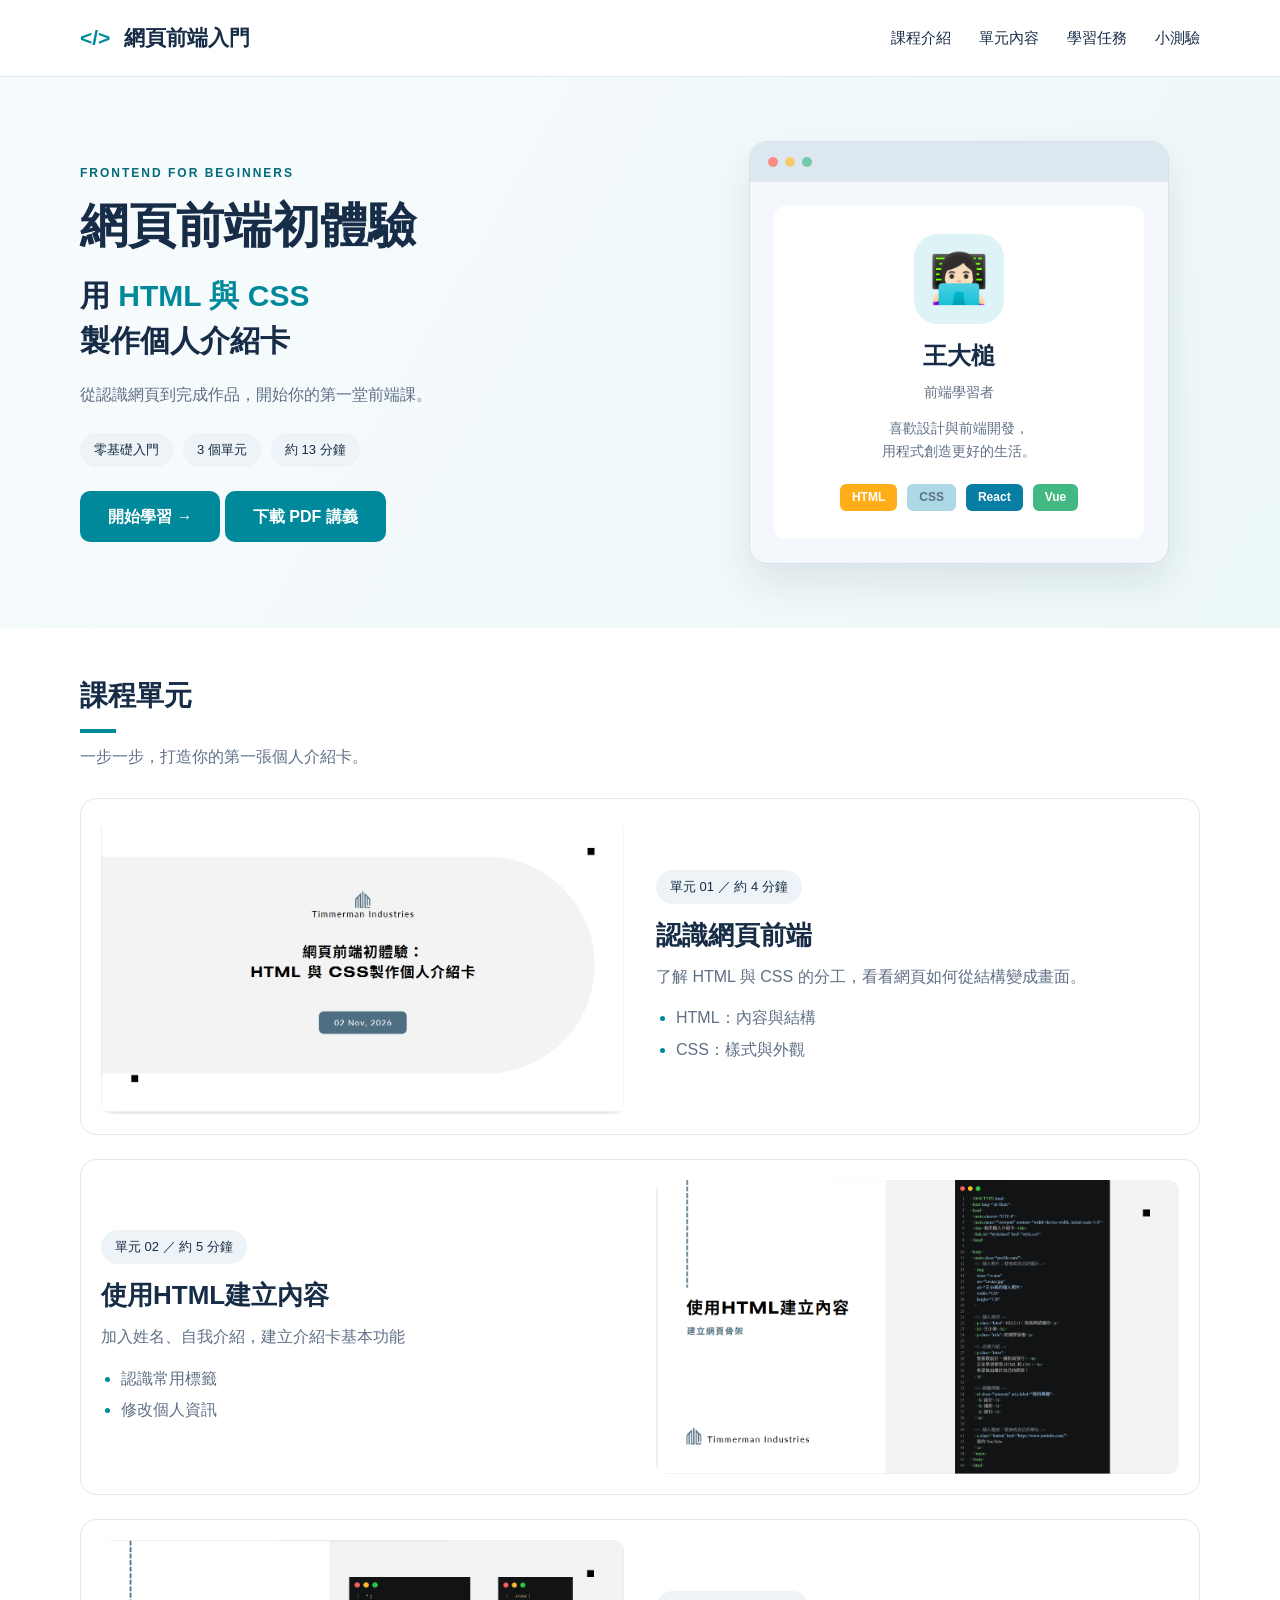
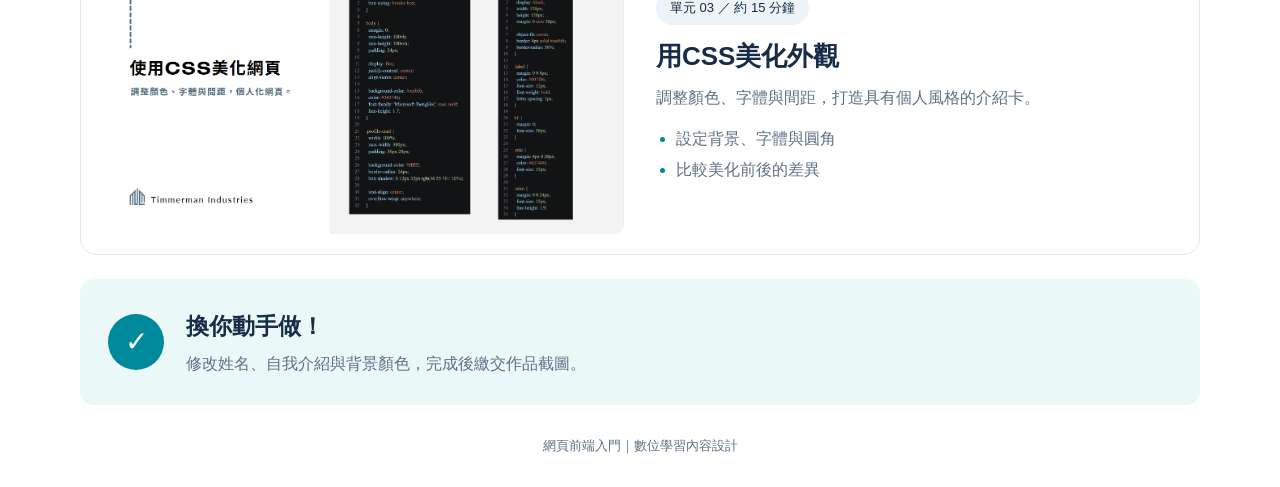
==== index.html @ aaa296fa "2 push" ====
<!doctype html>
<html lang="zh-Hant">
  <head>
    <meta charset="UTF-8" />
    <meta name="viewport" content="width=device-width, initial-scale=1.0" />
    <title>網頁前端初體驗</title>
    <link rel="stylesheet" href="index.css" />
  </head>

  <body>
    <header class="header">
      <nav class="container navbar" aria-label="主要導覽">
        <a class="logo" href="#home"> <span>&lt;/&gt;</span> 網頁前端入門 </a>

        <div class="nav-links">
          <a href="#home">課程介紹</a>
          <a href="#lessons">單元內容</a>
          <a href="#task">學習任務</a>
          <a href="./TestPage/Test.html">小測驗</a>
        </div>
      </nav>
    </header>

    <main>
      <!-- 課程介紹 -->
      <section class="hero" id="home">
        <div class="container hero-layout">
          <div>
            <p class="eyebrow">FRONTEND FOR BEGINNERS</p>
            <h1>網頁前端初體驗</h1>
            <h2>用 <span>HTML 與 CSS</span><br />製作個人介紹卡</h2>
            <p class="hero-description">從認識網頁到完成作品，開始你的第一堂前端課。</p>

            <div class="tags">
              <span>零基礎入門</span>
              <span>3 個單元</span>
              <span>約 13 分鐘</span>
            </div>
            <a class="button" href="#lessons">開始學習 →</a>
            <a class="button" href="file/course.pdf" download> 下載 PDF 講義 </a>
          </div>

          <!-- 用 HTML 與 CSS 製作的示範卡片 -->
          <div class="browser-preview">
            <div class="browser-bar"><span></span><span></span><span></span></div>

            <div class="profile-preview">
              <div class="avatar" aria-hidden="true">👩🏻‍💻</div>
              <h3>王大槌</h3>
              <p class="profile-label">前端學習者</p>
              <p>喜歡設計與前端開發，<br />用程式創造更好的生活。</p>
              <div class="code-tags">
                <span class="orange">HTML</span>
                <span class="blue">CSS</span>
                <span class="purple">React</span>
                <span class="green">Vue</span>
              </div>
            </div>
          </div>
        </div>
      </section>

      <!-- 課程單元 -->
      <section class="container lessons" id="lessons">
        <div class="section-heading">
          <h2>課程單元</h2>
          <p>一步一步，打造你的第一張個人介紹卡。</p>
        </div>

        <!-- 第一單元：影片左、文字右 -->
        <article class="lesson-card">
          <a
            class="lesson-video youtube-link"
            href="https://youtu.be/D74YzHXy2bI"
            target="_blank"
            rel="noopener noreferrer"
            aria-label="前往 YouTube 觀看單元一：認識網頁前端（另開分頁）">
            <img src="../IMG/part1.png" alt="單元一：認識網頁前端影片封面" loading="lazy" />
          </a>

          <div class="lesson-content">
            <span class="lesson-label">單元 01 ／ 約 4 分鐘</span>
            <h3>認識網頁前端</h3>
            <p>了解 HTML 與 CSS 的分工，看看網頁如何從結構變成畫面。</p>
            <ul>
              <li>HTML：內容與結構</li>
              <li>CSS：樣式與外觀</li>
            </ul>
          </div>
        </article>

        <!-- 第二單元：影片右、文字左 -->
        <article class="lesson-card">
          <div class="lesson-content">
            <span class="lesson-label">單元 02 ／ 約 5 分鐘</span>
            <h3>使用HTML建立內容</h3>
            <p>加入姓名、自我介紹，建立介紹卡基本功能</p>
            <ul>
              <li>認識常用標籤</li>
              <li>修改個人資訊</li>
            </ul>
          </div>

          <a
            class="lesson-video youtube-link"
            href="https://youtu.be/rQRbaZ-hVwU"
            target="_blank"
            rel="noopener noreferrer"
            aria-label="前往 YouTube 觀看單元一：認識網頁前端（另開分頁）">
            <img src="../IMG/part2.png" alt="單元二：建立卡片內容" loading="lazy" />
          </a>
        </article>

        <!-- 第三單元：影片左、文字右 -->
        <article class="lesson-card">
          <a
            class="lesson-video youtube-link"
            href="https://youtu.be/UIMlezlmfpA"
            target="_blank"
            rel="noopener noreferrer"
            aria-label="前往 YouTube 觀看單元一：認識網頁前端（另開分頁）">
            <img src="../IMG/part3.png" alt="單元三：CSS美化" loading="lazy" />
          </a>

          <div class="lesson-content">
            <span class="lesson-label">單元 03 ／ 約 15 分鐘</span>
            <h3>用CSS美化外觀</h3>
            <p>調整顏色、字體與間距，打造具有個人風格的介紹卡。</p>
            <ul>
              <li>設定背景、字體與圓角</li>
              <li>比較美化前後的差異</li>
            </ul>
          </div>
        </article>

        <!-- 學習任務 -->
        <section class="task" id="task" aria-labelledby="task-title">
          <span class="task-icon" aria-hidden="true">✓</span>
          <div>
            <h2 id="task-title">換你動手做！</h2>
            <p>修改姓名、自我介紹與背景顏色，完成後繳交作品截圖。</p>
          </div>
        </section>
      </section>
    </main>

    <footer class="footer">
      <p>網頁前端入門｜數位學習內容設計</p>
    </footer>
  </body>
</html>
---- index.css ----
:root {
  --primary: #00899a;
  --primary-dark: #006b79;
  --text: #172c46;
  --muted: #5f7085;
  --border: #dfe9ef;
  --background: #ffffff;
  --surface: #edf3f6;
}

*,
*::before,
*::after {
  box-sizing: border-box;
}

html {
  scroll-behavior: smooth;
}

body {
  margin: 0;
  color: var(--text);
  background: var(--background);
  font-family: 'Noto Sans TC', 'Microsoft JhengHei', sans-serif;
  line-height: 1.7;
}

h1,
h2,
h3,
p {
  margin: 0;
}

a {
  color: inherit;
  text-decoration: none;
}

img,
video {
  display: block;
  max-width: 100%;
}

a:focus-visible,
video:focus-visible {
  outline: 3px solid var(--primary);
  outline-offset: 5px;
}

.container {
  width: calc(100% - 48px);
  max-width: 1120px;
  margin-inline: auto;
}

section[id] {
  scroll-margin-top: 24px;
}

.hero-layout > *,
.lesson-card > *,
.task > * {
  min-width: 0;
}

.hero-description,
.lesson-content,
.task p {
  overflow-wrap: anywhere;
}

/* ==============================
   2. 導覽列
============================== */
.header {
  background: var(--background);
  border-bottom: 1px solid var(--border);
}

.navbar {
  display: flex;
  justify-content: space-between;
  align-items: center;
  gap: 20px;
  min-height: 76px;
}

.logo {
  font-size: 21px;
  font-weight: 800;
}

.logo span {
  margin-right: 8px;
  color: var(--primary);
}

.nav-links {
  display: flex;
  flex-wrap: wrap;
  align-items: center;
  gap: 28px;
  font-size: 15px;
}

.nav-links a {
  display: inline-flex;
  align-items: center;
  min-height: 44px;
  transition: color 0.2s ease;
}

.nav-links a:hover {
  color: var(--primary);
}

.hero {
  padding: 64px 0;
  background: linear-gradient(120deg, #f8fbfd, #edf8f8);
}

.hero-layout {
  display: grid;
  grid-template-columns:
    minmax(0, 1.2fr)
    minmax(0, 1fr);
  align-items: center;
  gap: 60px;
}

.eyebrow {
  margin-bottom: 12px;
  color: var(--primary-dark);
  font-size: 12px;
  font-weight: 700;
  letter-spacing: 2px;
}

.hero h1 {
  margin-bottom: 16px;
  font-size: clamp(28px, 4vw, 48px);
  line-height: 1.3;
}

.hero h2 {
  font-size: clamp(20px, 2.5vw, 30px);
  line-height: 1.5;
}

.hero h2 span {
  color: var(--primary);
}

.hero-description {
  margin-top: 18px;
  color: var(--muted);
}

.tags {
  display: flex;
  flex-wrap: wrap;
  gap: 10px;
  margin: 24px 0;
}

.tags span,
.lesson-label {
  display: inline-block;
  padding: 6px 14px;
  background: var(--surface);
  border-radius: 30px;
  font-size: 13px;
}

.button {
  display: inline-flex;
  justify-content: center;
  align-items: center;
  min-height: 48px;
  padding: 12px 28px;
  color: #ffffff;
  background: var(--primary);
  border-radius: 10px;
  font-weight: 700;
  transition: background-color 0.2s ease;
}

.button:hover {
  background: var(--primary-dark);
}

.browser-preview {
  justify-self: center;
  width: 100%;
  max-width: 420px;
  overflow: hidden;
  background: #f4f8fc;
  border: 1px solid #d5e2eb;
  border-radius: 18px;
  box-shadow: 0 18px 40px rgb(23 44 70 / 10%);
}

.browser-bar {
  display: flex;
  gap: 7px;
  padding: 15px 18px;
  background: #dce7ef;
}

.browser-bar span {
  width: 10px;
  height: 10px;
  background: #fa8d83;
  border-radius: 50%;
}

.browser-bar span:nth-child(2) {
  background: #f5cd70;
}

.browser-bar span:nth-child(3) {
  background: #74c9ac;
}

.profile-preview {
  margin: 24px;
  padding: 28px 20px;
  background: #ffffff;
  border-radius: 12px;
  text-align: center;
}

.avatar {
  display: grid;
  place-items: center;
  width: 90px;
  height: 90px;
  margin: 0 auto 12px;
  background: #ddf3f5;
  border-radius: 24px;
  font-size: 48px;
}

.profile-preview h3 {
  font-size: 24px;
}

.profile-preview p {
  color: var(--muted);
  font-size: 14px;
}

.profile-label {
  margin: 4px 0 12px;
}

.code-tags {
  display: flex;
  justify-content: center;
  flex-wrap: wrap;
  gap: 10px;
  margin-top: 20px;
}

.code-tags span {
  padding: 3px 12px;
  color: var(--primary-dark);
  background: #e9f8f7;
  border-radius: 6px;
  font-size: 12px;
  font-weight: 700;
}

.code-tags span.orange {
  background-color: orange;
  color: white;
  opacity: 0.9;
}

.code-tags span.blue {
  background-color: lightblue;
  color: #5f7085;
}

.code-tags span.purple {
  background-color: #087ea4;
  color: white;
}

.code-tags span.green {
  background-color: #42b883;
  color: white;
}

.lessons {
  padding-top: 44px;
}

.section-heading {
  margin-bottom: 28px;
}

.section-heading h2 {
  font-size: 28px;
}

.section-heading h2::after {
  content: '';
  display: block;
  width: 36px;
  height: 4px;
  margin: 10px 0;
  background: var(--primary);
}

.section-heading p {
  color: var(--muted);
}

.lesson-card {
  display: flex;
  align-items: center;
  gap: 32px;
  margin-bottom: 24px;
  padding: 20px;
  background: #ffffff;
  border: 1px solid var(--border);
  border-radius: 16px;
}

.lesson-card.reverse {
  flex-direction: row-reverse;
}

.lesson-card .lesson-video {
  flex: 0 0 calc(50% - 16px);
  width: calc(50% - 16px);
  height: auto;
  aspect-ratio: 16 / 9;
  object-fit: contain;
  background: #182a3d;
  border-radius: 10px;
}

.youtube-link {
  position: relative;
  display: block;
  overflow: hidden;
  border-radius: 10px;
}

.youtube-link img {
  display: block;
  width: 100%;
  height: 100%;
  aspect-ratio: 16 / 9;
  object-fit: cover;
}

.play-button {
  position: absolute;
  top: 50%;
  left: 50%;
  display: grid;
  place-items: center;
  width: 64px;
  height: 64px;
  border-radius: 50%;
  background: rgb(0 0 0 / 70%);
  color: white;
  font-size: 26px;
  transform: translate(-50%, -50%);
}

.youtube-link:hover .play-button,
.youtube-link:focus-visible .play-button {
  background: #c00;
}

.lesson-content {
  flex: 1;
  padding: 8px 0;
}

.lesson-content h3 {
  margin: 12px 0 8px;
  font-size: clamp(22px, 2.4vw, 26px);
  line-height: 1.5;
}

.lesson-content p,
.lesson-content ul {
  color: var(--muted);
}

.lesson-content ul {
  margin: 14px 0 0;
  padding-left: 20px;
}

.lesson-content li + li {
  margin-top: 4px;
}

.lesson-content li::marker {
  color: var(--primary);
}

.task {
  display: flex;
  align-items: center;
  gap: 22px;
  margin-top: 12px;
  padding: 28px;
  background: #ebf8f8;
  border-radius: 14px;
}

.task-icon {
  display: grid;
  place-items: center;
  flex-shrink: 0;
  width: 56px;
  height: 56px;
  color: #ffffff;
  background: var(--primary);
  border-radius: 50%;
  font-size: 28px;
}

.task h2 {
  margin-bottom: 4px;
  font-size: 23px;
}

.task p {
  color: var(--muted);
}

.footer {
  padding: 30px 20px;
  color: var(--muted);
  font-size: 13px;
  text-align: center;
}

@media (max-width: 1024px) {
  .hero {
    padding: 48px 0;
  }

  .hero-layout {
    grid-template-columns:
      minmax(0, 1.1fr)
      minmax(0, 1fr);
    gap: 28px;
  }

  .nav-links {
    gap: 20px;
  }

  .profile-preview {
    margin: 16px;
    padding: 24px 16px;
  }

  .lesson-card {
    gap: 24px;
    padding: 18px;
  }

  .lesson-card video {
    flex-basis: calc(50% - 12px);
    width: calc(50% - 12px);
  }
}

@media (max-width: 768px) {
  .container {
    width: calc(100% - 32px);
  }

  /* 導覽列 */
  .navbar {
    flex-direction: column;
    justify-content: center;
    gap: 8px;
    padding: 16px 0;
  }

  .logo {
    font-size: 20px;
  }

  .nav-links {
    justify-content: center;
    gap: 4px 20px;
    font-size: 14px;
  }

  .hero {
    padding: 36px 0;
  }

  .hero-layout {
    grid-template-columns: minmax(0, 1fr);
    gap: 32px;
  }

  .hero-description {
    font-size: 15px;
  }

  .tags {
    gap: 8px;
    margin: 20px 0;
  }

  .lessons {
    padding-top: 32px;
  }

  .section-heading {
    margin-bottom: 20px;
  }

  .section-heading h2 {
    font-size: 26px;
  }

  .lesson-card,
  .lesson-card.reverse {
    flex-direction: column;
    align-items: stretch;
    gap: 16px;
    margin-bottom: 20px;
    padding: 16px;
  }

  .lesson-card video {
    flex: none;
    width: 100%;
  }

  .lesson-content {
    flex: none;
    width: 100%;
    padding: 0;
  }

  .lesson-content p,
  .lesson-content li {
    font-size: 15px;
  }

  .task {
    align-items: flex-start;
    gap: 14px;
    padding: 20px;
  }

  .task-icon {
    width: 44px;
    height: 44px;
    font-size: 24px;
  }

  .task h2 {
    font-size: 21px;
  }

  .task p {
    font-size: 15px;
  }
}

@media (max-width: 480px) {
  .container {
    width: calc(100% - 24px);
  }

  .hero {
    padding: 28px 0;
  }

  .eyebrow {
    font-size: 11px;
    letter-spacing: 1px;
  }

  .tags span {
    padding: 5px 10px;
    font-size: 12px;
  }

  .button {
    width: 100%;
    margin-left: 8px;
  }

  .profile-preview {
    padding: 20px 12px;
  }

  .lesson-card {
    padding: 12px;
    border-radius: 12px;
  }

  .lesson-label {
    padding: 5px 12px;
    font-size: 12px;
  }

  .task {
    flex-direction: column;
    gap: 12px;
    padding: 18px;
  }

  .footer {
    padding: 24px 12px;
    font-size: 12px;
  }
}

@media (prefers-reduced-motion: reduce) {
  html {
    scroll-behavior: auto;
  }

  .nav-links a,
  .button {
    transition: none;
  }
}
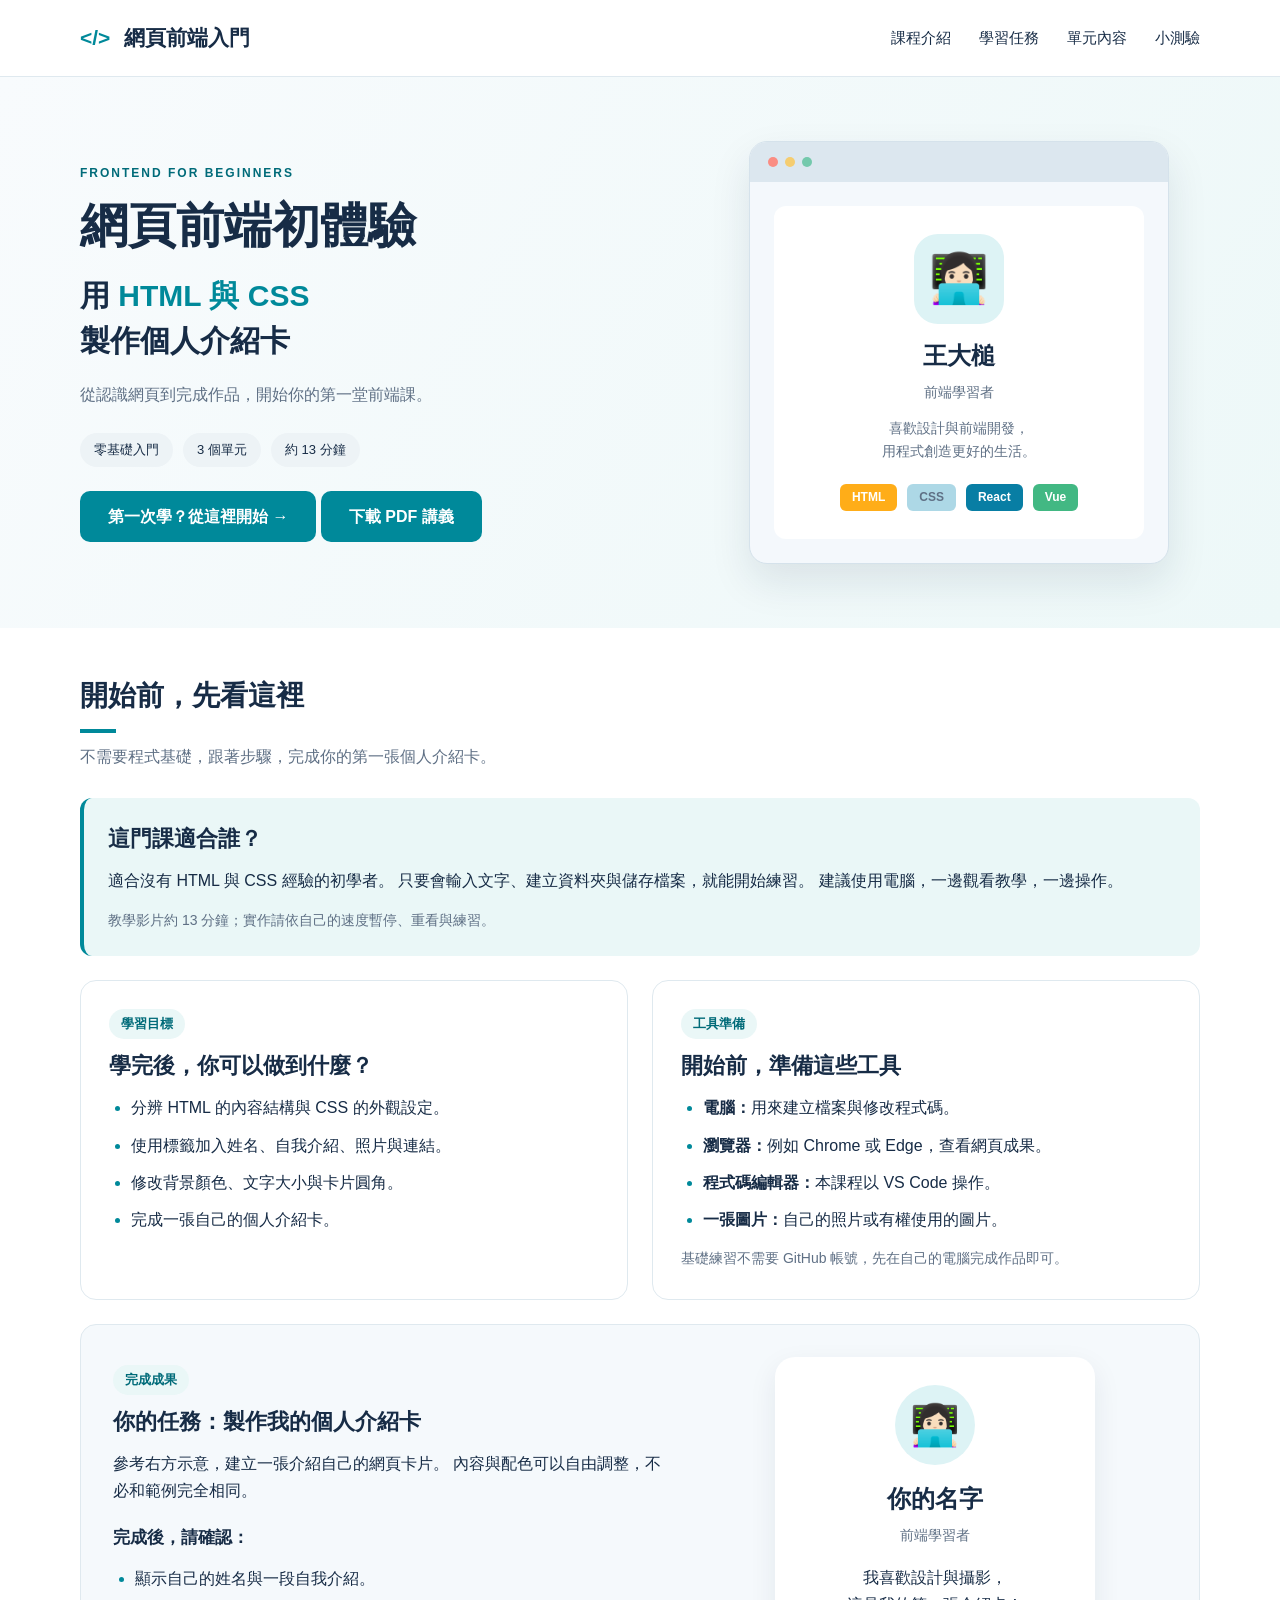
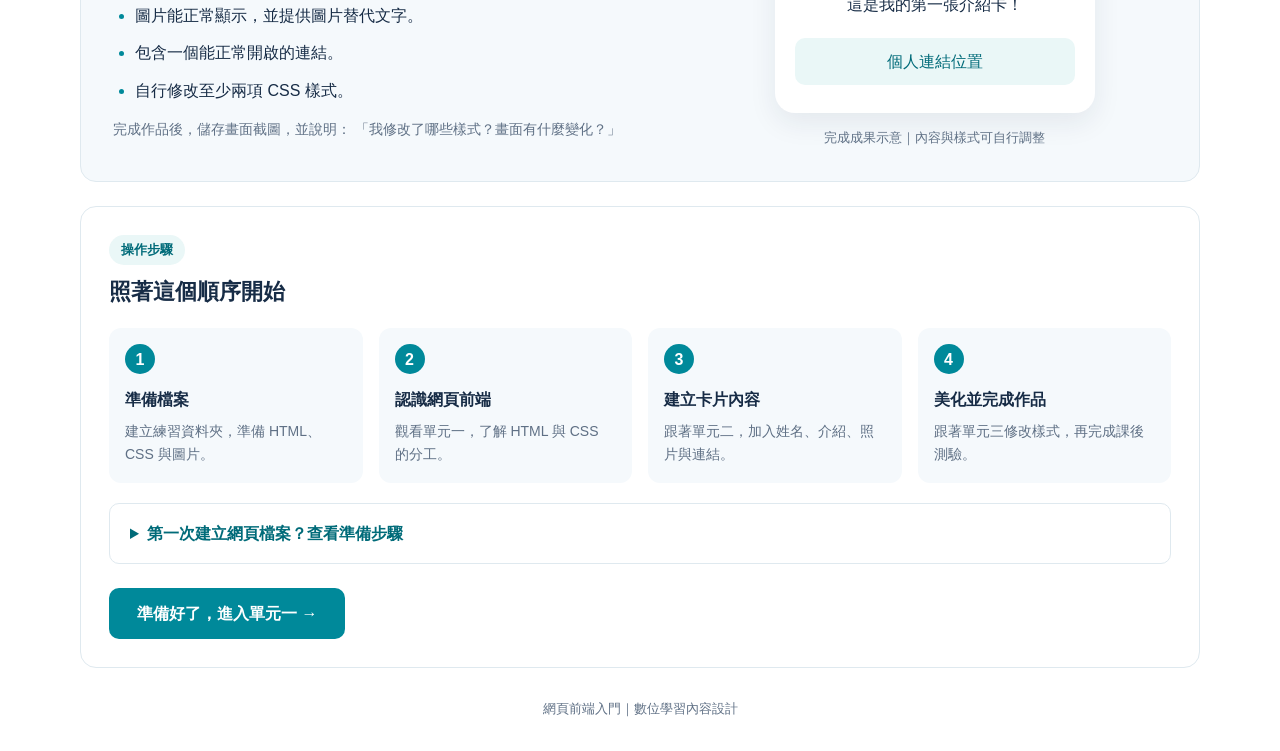
==== commit 32a80f63: "意見修改" ====
--- a/index.html
+++ b/index.html
@@ -14,8 +14,8 @@
 
         <div class="nav-links">
           <a href="#home">課程介紹</a>
-          <a href="#lessons">單元內容</a>
-          <a href="#task">學習任務</a>
+          <a href="./TaskPage/Task.html">學習任務</a>
+          <a href="./LessonPage/Lessons.html">單元內容</a>
           <a href="./TestPage/Test.html">小測驗</a>
         </div>
       </nav>
@@ -36,7 +36,7 @@
               <span>3 個單元</span>
               <span>約 13 分鐘</span>
             </div>
-            <a class="button" href="#lessons">開始學習 →</a>
+            <a class="button" href="#start">第一次學？從這裡開始 →</a>
             <a class="button" href="file/course.pdf" download> 下載 PDF 講義 </a>
           </div>
 
@@ -60,87 +60,140 @@
         </div>
       </section>
 
-      <!-- 課程單元 -->
-      <section class="container lessons" id="lessons">
+      <!-- 新手學習指引 -->
+      <section class="container beginner-guide" id="start" aria-labelledby="guide-title">
         <div class="section-heading">
-          <h2>課程單元</h2>
-          <p>一步一步，打造你的第一張個人介紹卡。</p>
-        </div>
-
-        <!-- 第一單元：影片左、文字右 -->
-        <article class="lesson-card">
-          <a
-            class="lesson-video youtube-link"
-            href="https://youtu.be/D74YzHXy2bI"
-            target="_blank"
-            rel="noopener noreferrer"
-            aria-label="前往 YouTube 觀看單元一：認識網頁前端（另開分頁）">
-            <img src="../IMG/part1.png" alt="單元一：認識網頁前端影片封面" loading="lazy" />
-          </a>
-
-          <div class="lesson-content">
-            <span class="lesson-label">單元 01 ／ 約 4 分鐘</span>
-            <h3>認識網頁前端</h3>
-            <p>了解 HTML 與 CSS 的分工，看看網頁如何從結構變成畫面。</p>
-            <ul>
-              <li>HTML：內容與結構</li>
-              <li>CSS：樣式與外觀</li>
+          <h2 id="guide-title">開始前，先看這裡</h2>
+          <p>不需要程式基礎，跟著步驟，完成你的第一張個人介紹卡。</p>
+        </div>
+
+        <!-- 課程對象與先備條件 -->
+        <div class="guide-notice">
+          <h3>這門課適合誰？</h3>
+          <p>
+            適合沒有 HTML 與 CSS 經驗的初學者。 只要會輸入文字、建立資料夾與儲存檔案，就能開始練習。
+            建議使用電腦，一邊觀看教學，一邊操作。
+          </p>
+          <p class="guide-time">教學影片約 13 分鐘；實作請依自己的速度暫停、重看與練習。</p>
+        </div>
+
+        <div class="guide-grid">
+          <!-- 學習目標 -->
+          <article class="guide-panel">
+            <span class="guide-tag">學習目標</span>
+            <h3>學完後，你可以做到什麼？</h3>
+
+            <ul class="guide-list">
+              <li>分辨 HTML 的內容結構與 CSS 的外觀設定。</li>
+              <li>使用標籤加入姓名、自我介紹、照片與連結。</li>
+              <li>修改背景顏色、文字大小與卡片圓角。</li>
+              <li>完成一張自己的個人介紹卡。</li>
             </ul>
-          </div>
+          </article>
+
+          <!-- 工具準備 -->
+          <article class="guide-panel">
+            <span class="guide-tag">工具準備</span>
+            <h3>開始前，準備這些工具</h3>
+
+            <ul class="guide-list">
+              <li><strong>電腦：</strong>用來建立檔案與修改程式碼。</li>
+              <li><strong>瀏覽器：</strong>例如 Chrome 或 Edge，查看網頁成果。</li>
+              <li><strong>程式碼編輯器：</strong>本課程以 VS Code 操作。</li>
+              <li><strong>一張圖片：</strong>自己的照片或有權使用的圖片。</li>
+            </ul>
+
+            <p class="guide-note">基礎練習不需要 GitHub 帳號，先在自己的電腦完成作品即可。</p>
+          </article>
+        </div>
+
+        <!-- 預期成果 -->
+        <article class="guide-outcome">
+          <div class="guide-outcome-copy">
+            <span class="guide-tag">完成成果</span>
+            <h3>你的任務：製作我的個人介紹卡</h3>
+            <p>
+              參考右方示意，建立一張介紹自己的網頁卡片。
+              內容與配色可以自由調整，不必和範例完全相同。
+            </p>
+
+            <h4>完成後，請確認：</h4>
+            <ul class="guide-list">
+              <li>顯示自己的姓名與一段自我介紹。</li>
+              <li>圖片能正常顯示，並提供圖片替代文字。</li>
+              <li>包含一個能正常開啟的連結。</li>
+              <li>自行修改至少兩項 CSS 樣式。</li>
+            </ul>
+
+            <p class="guide-note">
+              完成作品後，儲存畫面截圖，並說明： 「我修改了哪些樣式？畫面有什麼變化？」
+            </p>
+          </div>
+
+          <!-- 不需額外圖片檔的成果示意 -->
+          <figure class="guide-preview">
+            <div class="guide-demo-card">
+              <div class="guide-demo-avatar" aria-hidden="true">👩🏻‍💻</div>
+              <h4>你的名字</h4>
+              <p class="guide-demo-role">前端學習者</p>
+              <p>我喜歡設計與攝影，<br />這是我的第一張介紹卡！</p>
+              <span class="guide-demo-link">個人連結位置</span>
+            </div>
+            <figcaption>完成成果示意｜內容與樣式可自行調整</figcaption>
+          </figure>
         </article>
 
-        <!-- 第二單元：影片右、文字左 -->
-        <article class="lesson-card">
-          <div class="lesson-content">
-            <span class="lesson-label">單元 02 ／ 約 5 分鐘</span>
-            <h3>使用HTML建立內容</h3>
-            <p>加入姓名、自我介紹，建立介紹卡基本功能</p>
-            <ul>
-              <li>認識常用標籤</li>
-              <li>修改個人資訊</li>
-            </ul>
-          </div>
-
-          <a
-            class="lesson-video youtube-link"
-            href="https://youtu.be/rQRbaZ-hVwU"
-            target="_blank"
-            rel="noopener noreferrer"
-            aria-label="前往 YouTube 觀看單元一：認識網頁前端（另開分頁）">
-            <img src="../IMG/part2.png" alt="單元二：建立卡片內容" loading="lazy" />
-          </a>
+        <!-- 操作順序 -->
+        <article class="guide-panel guide-process">
+          <span class="guide-tag">操作步驟</span>
+          <h3>照著這個順序開始</h3>
+
+          <ol class="guide-steps">
+            <li>
+              <strong>準備檔案</strong>
+              <p>建立練習資料夾，準備 HTML、CSS 與圖片。</p>
+            </li>
+            <li>
+              <strong>認識網頁前端</strong>
+              <p>觀看單元一，了解 HTML 與 CSS 的分工。</p>
+            </li>
+            <li>
+              <strong>建立卡片內容</strong>
+              <p>跟著單元二，加入姓名、介紹、照片與連結。</p>
+            </li>
+            <li>
+              <strong>美化並完成作品</strong>
+              <p>跟著單元三修改樣式，再完成課後測驗。</p>
+            </li>
+          </ol>
+
+          <!-- 可展開的零基礎操作說明 -->
+          <details class="guide-help">
+            <summary>第一次建立網頁檔案？查看準備步驟</summary>
+
+            <ol>
+              <li>在電腦上建立一個資料夾，命名為 my-card。</li>
+              <li>開啟 VS Code，透過「開啟資料夾」選取 my-card。</li>
+              <li>在資料夾內新增 <code>index.html</code> 與 <code>style.css</code> 兩個檔案。</li>
+              <li>
+                將圖片放入同一個資料夾。若使用 JPG 圖片， 可以命名為 <code>avatar.jpg</code>；
+                其他格式請保留正確副檔名，並在 HTML 使用一致的檔名。
+              </li>
+              <li>
+                跟著單元教學輸入程式碼並儲存， 再用瀏覽器開啟 <code>index.html</code> 查看成果。
+              </li>
+            </ol>
+
+            <p>
+              每次修改後，記得先儲存檔案，再重新整理瀏覽器。
+              目前只要在電腦開啟網頁，不需要先發布到網路。
+            </p>
+          </details>
+
+          <div class="guide-actions">
+            <a class="button" href="./LessonPage/Lessons.html">準備好了，進入單元一 →</a>
+          </div>
         </article>
-
-        <!-- 第三單元：影片左、文字右 -->
-        <article class="lesson-card">
-          <a
-            class="lesson-video youtube-link"
-            href="https://youtu.be/UIMlezlmfpA"
-            target="_blank"
-            rel="noopener noreferrer"
-            aria-label="前往 YouTube 觀看單元一：認識網頁前端（另開分頁）">
-            <img src="../IMG/part3.png" alt="單元三：CSS美化" loading="lazy" />
-          </a>
-
-          <div class="lesson-content">
-            <span class="lesson-label">單元 03 ／ 約 15 分鐘</span>
-            <h3>用CSS美化外觀</h3>
-            <p>調整顏色、字體與間距，打造具有個人風格的介紹卡。</p>
-            <ul>
-              <li>設定背景、字體與圓角</li>
-              <li>比較美化前後的差異</li>
-            </ul>
-          </div>
-        </article>
-
-        <!-- 學習任務 -->
-        <section class="task" id="task" aria-labelledby="task-title">
-          <span class="task-icon" aria-hidden="true">✓</span>
-          <div>
-            <h2 id="task-title">換你動手做！</h2>
-            <p>修改姓名、自我介紹與背景顏色，完成後繳交作品截圖。</p>
-          </div>
-        </section>
       </section>
     </main>
 
--- a/index.css
+++ b/index.css
@@ -318,6 +318,270 @@
 
 .section-heading p {
   color: var(--muted);
+}
+
+/* 新手指引 */
+.beginner-guide {
+  padding-top: 44px;
+}
+
+.beginner-guide h3 {
+  margin: 10px 0 12px;
+  font-size: 22px;
+  line-height: 1.5;
+}
+
+.beginner-guide h4 {
+  margin: 20px 0 8px;
+  font-size: 17px;
+}
+
+.beginner-guide p,
+.beginner-guide li {
+  overflow-wrap: anywhere;
+}
+
+.guide-notice {
+  margin-bottom: 24px;
+  padding: 24px;
+  background: #eaf7f7;
+  border-left: 4px solid var(--primary);
+  border-radius: 12px;
+}
+
+.guide-notice h3 {
+  margin-top: 0;
+}
+
+.guide-time,
+.guide-note {
+  margin-top: 14px;
+  color: var(--muted);
+  font-size: 14px;
+}
+
+.guide-grid {
+  display: grid;
+  grid-template-columns: repeat(2, minmax(0, 1fr));
+  gap: 24px;
+}
+
+.guide-panel {
+  min-width: 0;
+  padding: 28px;
+  background: white;
+  border: 1px solid var(--border);
+  border-radius: 16px;
+}
+
+.guide-tag {
+  display: inline-block;
+  padding: 4px 12px;
+  color: var(--primary-dark);
+  background: #eaf7f7;
+  border-radius: 20px;
+  font-size: 13px;
+  font-weight: bold;
+}
+
+.guide-list {
+  margin: 12px 0 0;
+  padding-left: 22px;
+}
+
+.guide-list li + li {
+  margin-top: 10px;
+}
+
+.guide-list li::marker {
+  color: var(--primary);
+}
+
+/* 任務與成果預覽 */
+.guide-outcome {
+  display: grid;
+  grid-template-columns: minmax(0, 1.2fr) minmax(0, 1fr);
+  align-items: center;
+  gap: 32px;
+  margin-top: 24px;
+  padding: 32px;
+  background: #f5f9fc;
+  border: 1px solid var(--border);
+  border-radius: 16px;
+}
+
+.guide-preview {
+  width: 100%;
+  max-width: 320px;
+  margin: 0;
+  justify-self: center;
+}
+
+.guide-demo-card {
+  padding: 28px 20px;
+  background: white;
+  border-radius: 20px;
+  box-shadow: 0 10px 28px rgb(23 44 70 / 8%);
+  text-align: center;
+}
+
+.guide-demo-avatar {
+  display: grid;
+  place-items: center;
+  width: 80px;
+  height: 80px;
+  margin: 0 auto 14px;
+  background: #ddf3f5;
+  border-radius: 50%;
+  font-size: 40px;
+}
+
+.guide-demo-card h4 {
+  margin: 0;
+  font-size: 24px;
+}
+
+.guide-demo-role {
+  margin: 4px 0 16px;
+  color: var(--muted);
+  font-size: 14px;
+}
+
+.guide-demo-link {
+  display: block;
+  margin-top: 20px;
+  padding: 10px;
+  color: var(--primary-dark);
+  background: #eaf7f7;
+  border-radius: 10px;
+}
+
+.guide-preview figcaption {
+  margin-top: 14px;
+  color: var(--muted);
+  font-size: 13px;
+  text-align: center;
+}
+
+/* 學習步驟 */
+.guide-process {
+  margin-top: 24px;
+}
+
+.guide-steps {
+  display: grid;
+  grid-template-columns: repeat(4, minmax(0, 1fr));
+  gap: 16px;
+  margin: 20px 0;
+  padding: 0;
+  list-style: none;
+  counter-reset: guide-step;
+}
+
+.guide-steps li {
+  min-width: 0;
+  padding: 16px;
+  background: #f5f9fc;
+  border-radius: 12px;
+  counter-increment: guide-step;
+}
+
+.guide-steps li::before {
+  content: counter(guide-step);
+  display: grid;
+  place-items: center;
+  width: 30px;
+  height: 30px;
+  margin-bottom: 12px;
+  color: white;
+  background: var(--primary);
+  border-radius: 50%;
+  font-weight: bold;
+}
+
+.guide-steps strong {
+  display: block;
+  margin-bottom: 6px;
+}
+
+.guide-steps p {
+  color: var(--muted);
+  font-size: 14px;
+}
+
+/* 展開說明 */
+.guide-help {
+  margin-top: 20px;
+  padding: 16px 20px;
+  border: 1px solid var(--border);
+  border-radius: 10px;
+}
+
+.guide-help summary {
+  color: var(--primary-dark);
+  font-weight: bold;
+  cursor: pointer;
+}
+
+.guide-help ol {
+  padding-left: 22px;
+}
+
+.guide-help li + li {
+  margin-top: 10px;
+}
+
+.guide-help code {
+  padding: 2px 5px;
+  background: #edf3f6;
+  border-radius: 4px;
+}
+
+.guide-actions {
+  margin-top: 24px;
+}
+
+/* 平板 */
+@media (max-width: 1024px) {
+  .guide-steps {
+    grid-template-columns: repeat(2, minmax(0, 1fr));
+  }
+}
+
+/* 手機 */
+@media (max-width: 768px) {
+  .beginner-guide {
+    padding-top: 32px;
+  }
+
+  .guide-grid,
+  .guide-outcome {
+    grid-template-columns: minmax(0, 1fr);
+  }
+
+  .guide-grid {
+    gap: 16px;
+  }
+
+  .guide-panel,
+  .guide-notice,
+  .guide-outcome {
+    padding: 20px;
+  }
+
+  .beginner-guide h3 {
+    font-size: 20px;
+  }
+}
+
+@media (max-width: 480px) {
+  .guide-steps {
+    grid-template-columns: minmax(0, 1fr);
+  }
+
+  .guide-help {
+    padding: 14px;
+  }
 }
 
 .lesson-card {
